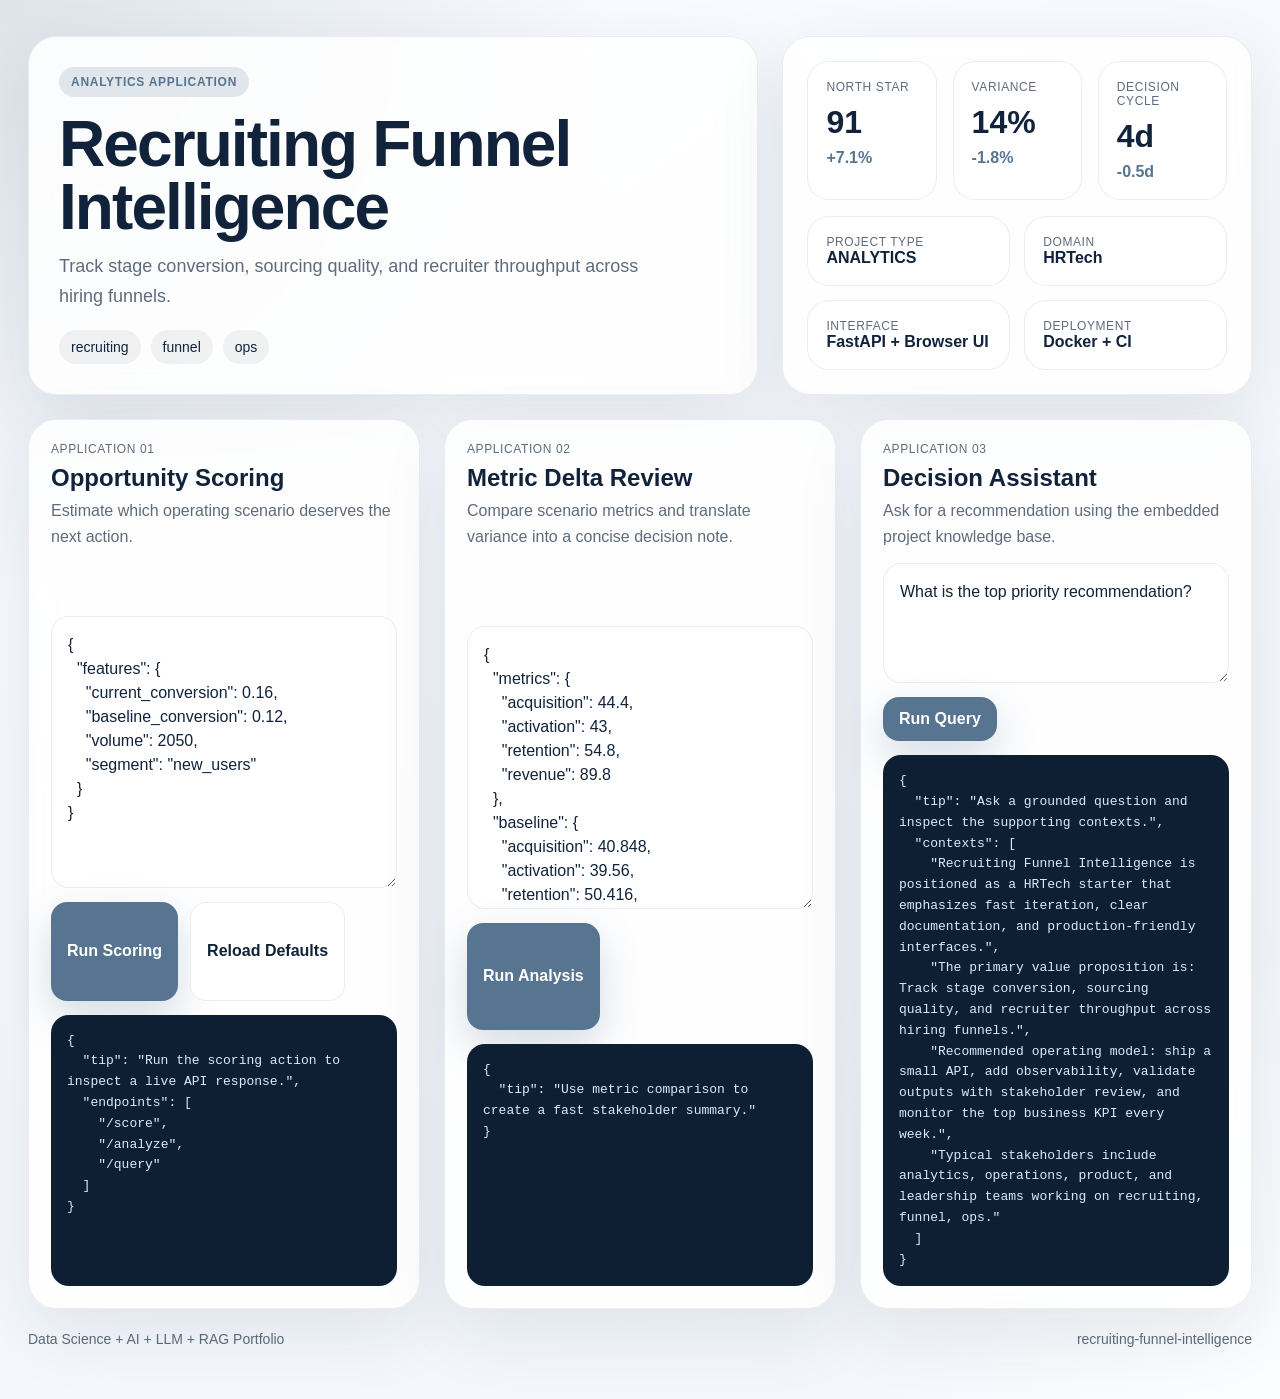
==== src/app/web/index.html @ 6ae844db "Publish production-ready portfolio project" ====
<!doctype html>
        <html lang="en">
        <head>
          <meta charset="utf-8">
          <meta name="viewport" content="width=device-width, initial-scale=1">
          <title>Recruiting Funnel Intelligence</title>
          <link rel="stylesheet" href="./styles.css">
          <style>:root { --accent: #577590; }</style>
        </head>
        <body>
          <div class="page">
            <section class="hero">
              <div class="panel hero-copy">
                <span class="eyebrow">Analytics Application</span>
                <h1 id="project-title">Recruiting Funnel Intelligence</h1>
                <p id="project-summary" class="lead">Track stage conversion, sourcing quality, and recruiter throughput across hiring funnels.</p>
                <ul id="project-tags" class="tag-list">
                  <li>recruiting</li><li>funnel</li><li>ops</li>
                </ul>
              </div>
              <div class="panel hero-side">
                <div class="metric-grid">
                  <article class='card'><span>North Star</span><strong>91</strong><em>+7.1%</em></article>
<article class='card'><span>Variance</span><strong>14%</strong><em>-1.8%</em></article>
<article class='card'><span>Decision Cycle</span><strong>4d</strong><em>-0.5d</em></article>
                </div>
                <div class="mini-grid">
                  <article class='mini-card'><span>Project Type</span><strong>ANALYTICS</strong></article><article class='mini-card'><span>Domain</span><strong>HRTech</strong></article><article class='mini-card'><span>Interface</span><strong>FastAPI + Browser UI</strong></article><article class='mini-card'><span>Deployment</span><strong>Docker + CI</strong></article>
                </div>
              </div>
            </section>
            <section class="app-grid">
              <article class="panel module">
                <div class="module-header">
                  <span>Application 01</span>
                  <h2>Opportunity Scoring</h2>
                  <p>Estimate which operating scenario deserves the next action.</p>
                </div>
                <textarea id="score-input"></textarea>
                <div class="button-row">
                  <button id="run-score">Run Scoring</button>
                  <button id="load-defaults" class="secondary" type="button">Reload Defaults</button>
                </div>
                <pre id="score-output"></pre>
              </article>
              <article class="panel module">
                <div class="module-header">
                  <span>Application 02</span>
                  <h2>Metric Delta Review</h2>
                  <p>Compare scenario metrics and translate variance into a concise decision note.</p>
                </div>
                <textarea id="analyze-input"></textarea>
                <div class="button-row">
                  <button id="run-analyze">Run Analysis</button>
                </div>
                <pre id="analyze-output"></pre>
              </article>
              <article class="panel module">
                <div class="module-header">
                  <span>Application 03</span>
                  <h2>Decision Assistant</h2>
                  <p>Ask for a recommendation using the embedded project knowledge base.</p>
                </div>
                <textarea id="query-input" class="query-input"></textarea>
                <div class="button-row">
                  <button id="run-query">Run Query</button>
                </div>
                <pre id="query-output"></pre>
              </article>
            </section>
            <footer class="footer">
              <span>Data Science + AI + LLM + RAG Portfolio</span>
              <span>recruiting-funnel-intelligence</span>
            </footer>
          </div>
          <script id="bootstrap-data" type="application/json">{"project": {"slug": "recruiting-funnel-intelligence", "title": "Recruiting Funnel Intelligence", "project_type": "analytics", "domain": "HRTech", "summary": "Track stage conversion, sourcing quality, and recruiter throughput across hiring funnels.", "tags": ["recruiting", "funnel", "ops"]}, "sample_features": {"current_conversion": 0.16, "baseline_conversion": 0.12, "volume": 2050, "segment": "new_users"}, "sample_metrics": {"acquisition": 44.4, "activation": 43.0, "retention": 54.8, "revenue": 89.8}, "sample_query": "What is the top priority recommendation?", "knowledge_base": ["Recruiting Funnel Intelligence is positioned as a HRTech starter that emphasizes fast iteration, clear documentation, and production-friendly interfaces.", "The primary value proposition is: Track stage conversion, sourcing quality, and recruiter throughput across hiring funnels.", "Recommended operating model: ship a small API, add observability, validate outputs with stakeholder review, and monitor the top business KPI every week.", "Typical stakeholders include analytics, operations, product, and leadership teams working on recruiting, funnel, ops."], "dashboard_metrics": [{"label": "North Star", "value": "91", "delta": "+7.1%"}, {"label": "Variance", "value": "14%", "delta": "-1.8%"}, {"label": "Decision Cycle", "value": "4d", "delta": "-0.5d"}]}</script>
          <script src="./app.js"></script>
        </body>
        </html>
---- src/app/web/styles.css ----
:root {
  --accent: #3d5a80;
  --accent-soft: rgba(61, 90, 128, 0.14);
  --bg: #f2f6fb;
  --card: rgba(255, 255, 255, 0.86);
  --line: rgba(16, 32, 51, 0.08);
  --ink: #11233a;
  --muted: #5f6b7a;
  --success: #2a9d8f;
}
* { box-sizing: border-box; }
html, body { margin: 0; min-height: 100%; }
body {
  font-family: "Avenir Next", "Segoe UI", sans-serif;
  color: var(--ink);
  background:
    radial-gradient(circle at top left, color-mix(in srgb, var(--accent) 20%, white), transparent 32%),
    radial-gradient(circle at bottom right, rgba(255,255,255,0.82), transparent 24%),
    linear-gradient(145deg, #f8fbff, var(--bg));
}
.page {
  max-width: 1320px;
  margin: 0 auto;
  padding: 36px 28px 52px;
}
.hero {
  display: grid;
  grid-template-columns: 1.4fr 0.9fr;
  gap: 24px;
  margin-bottom: 24px;
}
.panel {
  background: var(--card);
  border: 1px solid var(--line);
  border-radius: 28px;
  box-shadow: 0 24px 70px rgba(17, 35, 58, 0.09);
  backdrop-filter: blur(16px);
}
.hero-copy {
  padding: 30px;
}
.eyebrow {
  display: inline-flex;
  align-items: center;
  gap: 8px;
  padding: 8px 12px;
  background: var(--accent-soft);
  color: var(--accent);
  border-radius: 999px;
  text-transform: uppercase;
  letter-spacing: 0.06em;
  font-size: 12px;
  font-weight: 700;
}
h1 {
  margin: 16px 0 14px;
  font-size: clamp(2.2rem, 5vw, 4rem);
  line-height: 0.98;
  letter-spacing: -0.03em;
}
.lead {
  font-size: 18px;
  line-height: 1.65;
  color: var(--muted);
  max-width: 60ch;
  margin: 0;
}
.tag-list {
  display: flex;
  flex-wrap: wrap;
  gap: 10px;
  list-style: none;
  margin: 18px 0 0;
  padding: 0;
}
.tag-list li {
  padding: 9px 12px;
  border-radius: 999px;
  background: rgba(17, 35, 58, 0.06);
  color: var(--ink);
  font-size: 14px;
}
.hero-side {
  padding: 24px;
  display: grid;
  gap: 16px;
  align-content: space-between;
}
.metric-grid {
  display: grid;
  grid-template-columns: repeat(3, minmax(0, 1fr));
  gap: 16px;
}
.metric-card,
.mini-card,
.card {
  background: white;
  border: 1px solid var(--line);
  border-radius: 22px;
  padding: 18px;
}
.metric-card span,
.card span,
.mini-card span,
.module-header span {
  display: block;
  color: var(--muted);
  text-transform: uppercase;
  letter-spacing: 0.05em;
  font-size: 12px;
}
.metric-card strong,
.card strong {
  display: block;
  font-size: 32px;
  margin-top: 10px;
}
.metric-card em,
.card em {
  display: inline-block;
  margin-top: 8px;
  font-style: normal;
  color: var(--accent);
  font-weight: 700;
}
.mini-grid {
  display: grid;
  grid-template-columns: repeat(2, minmax(0, 1fr));
  gap: 14px;
}
.app-grid {
  display: grid;
  grid-template-columns: repeat(3, minmax(0, 1fr));
  gap: 24px;
}
.module {
  padding: 22px;
  display: grid;
  gap: 14px;
}
.module-header h2 {
  margin: 8px 0 6px;
  font-size: 24px;
}
.module-header p {
  margin: 0;
  color: var(--muted);
  line-height: 1.6;
}
textarea, input, button {
  font: inherit;
}
textarea {
  width: 100%;
  min-height: 220px;
  resize: vertical;
  border: 1px solid var(--line);
  border-radius: 18px;
  padding: 16px;
  background: rgba(255,255,255,0.92);
  color: var(--ink);
  line-height: 1.5;
}
.query-input {
  min-height: 120px;
}
button {
  border: 0;
  border-radius: 16px;
  background: var(--accent);
  color: white;
  padding: 13px 16px;
  font-weight: 700;
  cursor: pointer;
  box-shadow: 0 16px 40px rgba(61, 90, 128, 0.22);
}
button.secondary {
  background: white;
  color: var(--ink);
  border: 1px solid var(--line);
  box-shadow: none;
}
.button-row {
  display: flex;
  gap: 12px;
  flex-wrap: wrap;
}
pre {
  margin: 0;
  white-space: pre-wrap;
  word-break: break-word;
  background: #0e1f34;
  color: #dce8ff;
  border-radius: 18px;
  padding: 16px;
  min-height: 180px;
  font-size: 13px;
  line-height: 1.6;
  overflow: auto;
}
.footer {
  display: flex;
  justify-content: space-between;
  margin-top: 22px;
  color: var(--muted);
  font-size: 14px;
}
@media (max-width: 1080px) {
  .hero, .app-grid { grid-template-columns: 1fr; }
  .metric-grid { grid-template-columns: 1fr; }
}
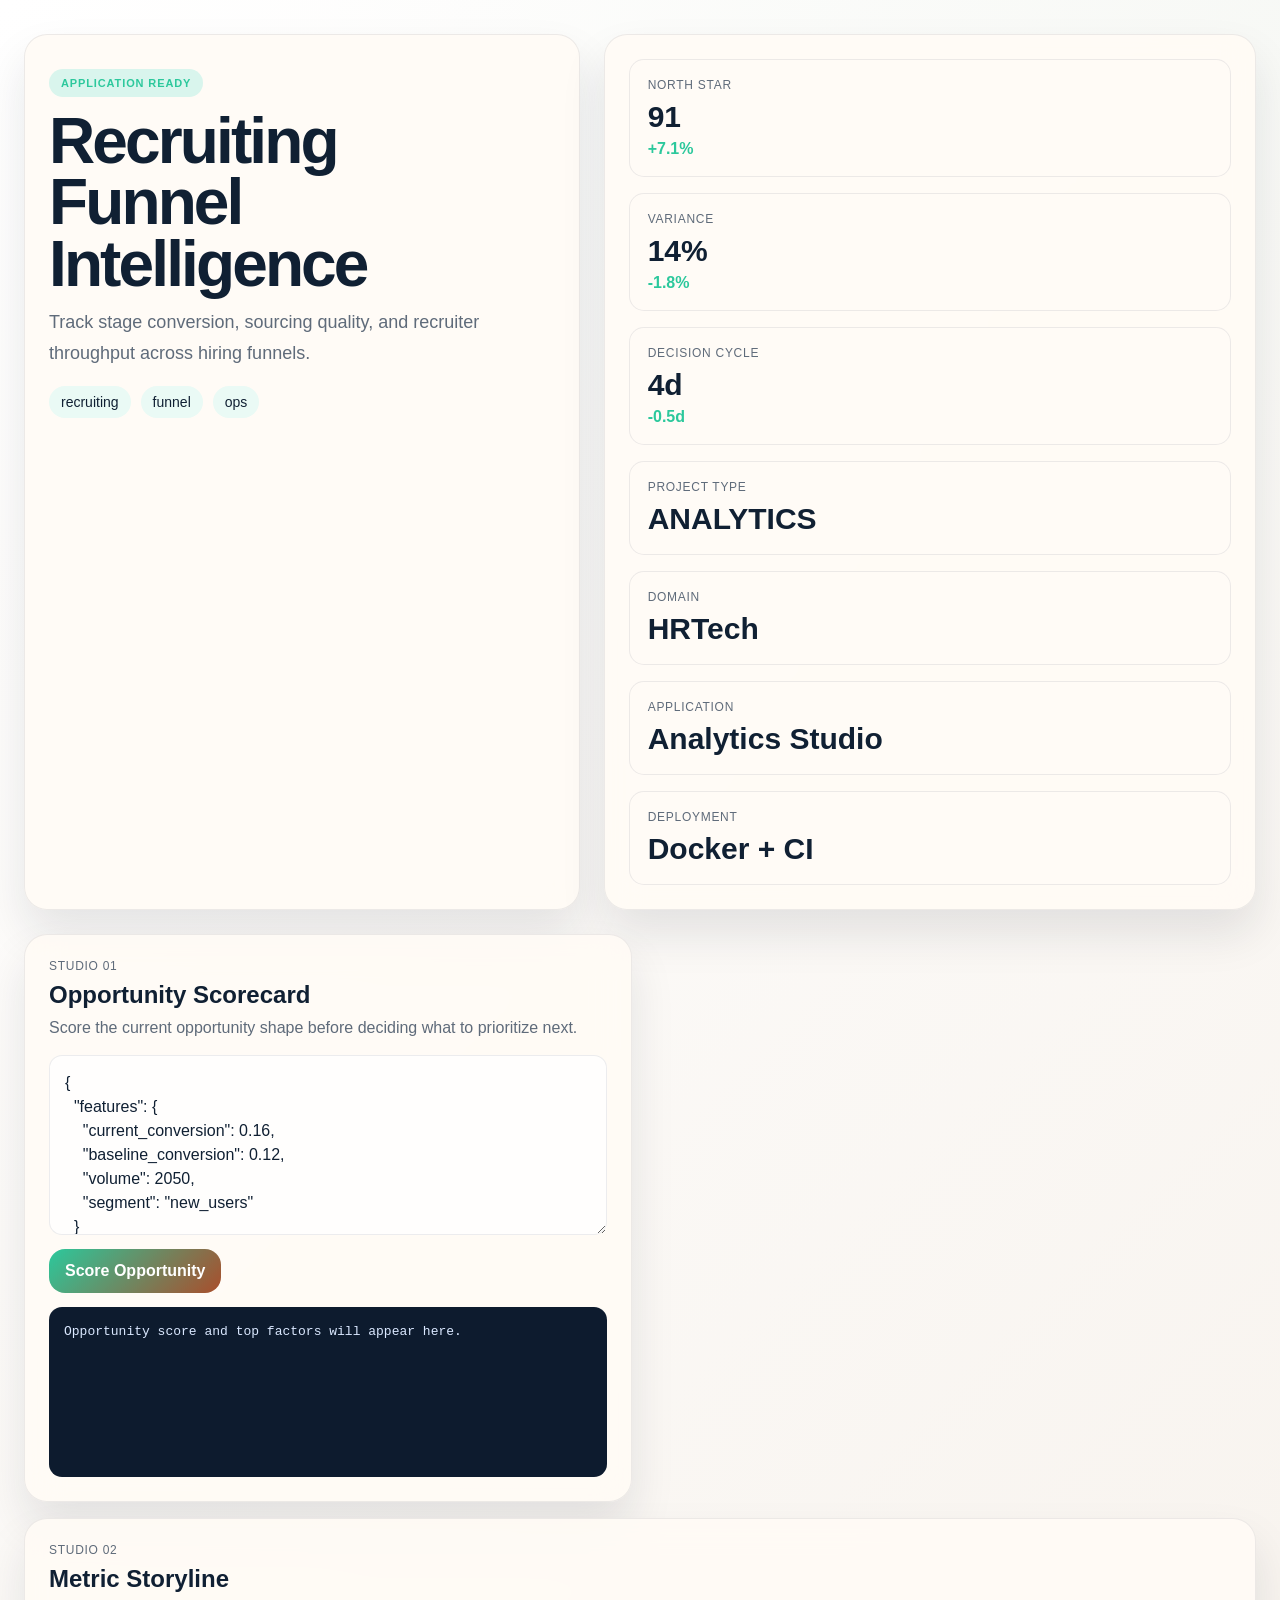
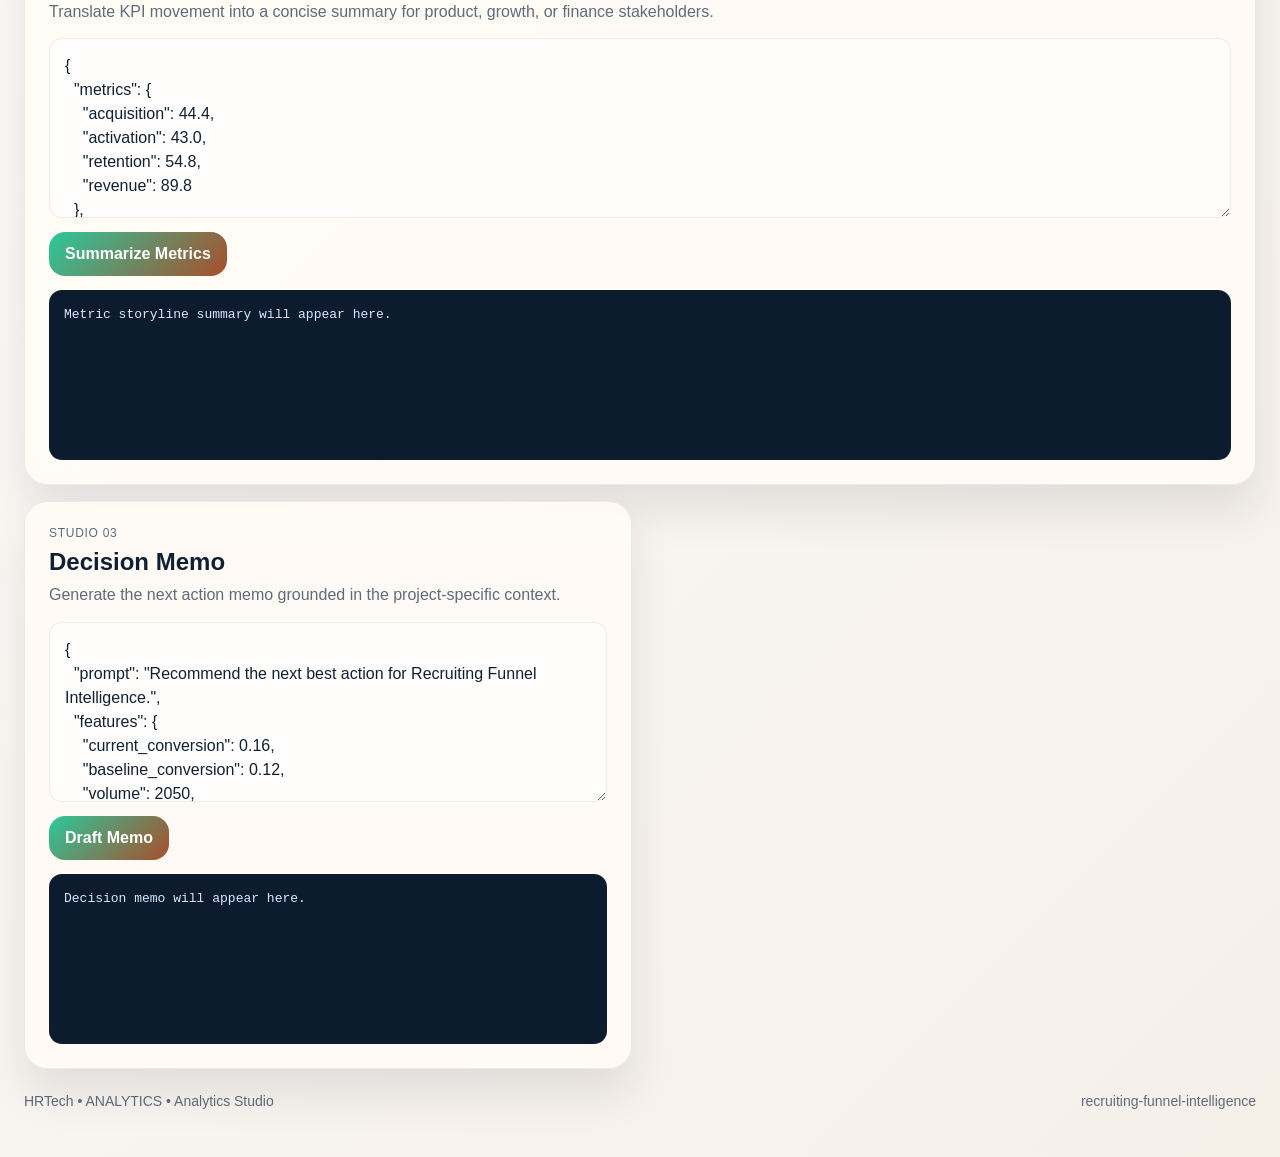
==== commit 38475788: "Publish production-ready portfolio project" ====
--- a/src/app/web/index.html
+++ b/src/app/web/index.html
@@ -6,13 +6,12 @@
           <meta name="viewport" content="width=device-width, initial-scale=1">
           <title>Recruiting Funnel Intelligence</title>
           <link rel="stylesheet" href="./styles.css">
-          <style>:root { --accent: #577590; }</style>
         </head>
-        <body>
-          <div class="page">
+        <body class="surface-sand">
+          <div class="page layout-rail eyebrow-solid headline-compact modules-3 hero-align-left">
             <section class="hero">
               <div class="panel hero-copy">
-                <span class="eyebrow">Analytics Application</span>
+                <span class="eyebrow" data-health>Analytics Studio</span>
                 <h1 id="project-title">Recruiting Funnel Intelligence</h1>
                 <p id="project-summary" class="lead">Track stage conversion, sourcing quality, and recruiter throughput across hiring funnels.</p>
                 <ul id="project-tags" class="tag-list">
@@ -26,55 +25,88 @@
 <article class='card'><span>Decision Cycle</span><strong>4d</strong><em>-0.5d</em></article>
                 </div>
                 <div class="mini-grid">
-                  <article class='mini-card'><span>Project Type</span><strong>ANALYTICS</strong></article><article class='mini-card'><span>Domain</span><strong>HRTech</strong></article><article class='mini-card'><span>Interface</span><strong>FastAPI + Browser UI</strong></article><article class='mini-card'><span>Deployment</span><strong>Docker + CI</strong></article>
+                  <article class='mini-card'><span>Project Type</span><strong>ANALYTICS</strong></article><article class='mini-card'><span>Domain</span><strong>HRTech</strong></article><article class='mini-card'><span>Application</span><strong>Analytics Studio</strong></article><article class='mini-card'><span>Deployment</span><strong>Docker + CI</strong></article>
                 </div>
               </div>
             </section>
             <section class="app-grid">
-              <article class="panel module">
-                <div class="module-header">
-                  <span>Application 01</span>
-                  <h2>Opportunity Scoring</h2>
-                  <p>Estimate which operating scenario deserves the next action.</p>
-                </div>
-                <textarea id="score-input"></textarea>
-                <div class="button-row">
-                  <button id="run-score">Run Scoring</button>
-                  <button id="load-defaults" class="secondary" type="button">Reload Defaults</button>
-                </div>
-                <pre id="score-output"></pre>
-              </article>
-              <article class="panel module">
-                <div class="module-header">
-                  <span>Application 02</span>
-                  <h2>Metric Delta Review</h2>
-                  <p>Compare scenario metrics and translate variance into a concise decision note.</p>
-                </div>
-                <textarea id="analyze-input"></textarea>
-                <div class="button-row">
-                  <button id="run-analyze">Run Analysis</button>
-                </div>
-                <pre id="analyze-output"></pre>
-              </article>
-              <article class="panel module">
-                <div class="module-header">
-                  <span>Application 03</span>
-                  <h2>Decision Assistant</h2>
-                  <p>Ask for a recommendation using the embedded project knowledge base.</p>
-                </div>
-                <textarea id="query-input" class="query-input"></textarea>
-                <div class="button-row">
-                  <button id="run-query">Run Query</button>
-                </div>
-                <pre id="query-output"></pre>
-              </article>
+              <article class="panel module js-module span-normal">
+          <div class="module-header">
+            <span>Studio 01</span>
+            <h2>Opportunity Scorecard</h2>
+            <p>Score the current opportunity shape before deciding what to prioritize next.</p>
+          </div>
+          <textarea class="js-input">{
+  &quot;features&quot;: {
+    &quot;current_conversion&quot;: 0.16,
+    &quot;baseline_conversion&quot;: 0.12,
+    &quot;volume&quot;: 2050,
+    &quot;segment&quot;: &quot;new_users&quot;
+  }
+}</textarea>
+          <div class="button-row">
+            <button class="js-run" data-endpoint="/score" data-input-mode="json">Score Opportunity</button>
+          </div>
+          <pre class="js-output">Opportunity score and top factors will appear here.</pre>
+        </article>
+<article class="panel module js-module span-wide">
+          <div class="module-header">
+            <span>Studio 02</span>
+            <h2>Metric Storyline</h2>
+            <p>Translate KPI movement into a concise summary for product, growth, or finance stakeholders.</p>
+          </div>
+          <textarea class="js-input">{
+  &quot;metrics&quot;: {
+    &quot;acquisition&quot;: 44.4,
+    &quot;activation&quot;: 43.0,
+    &quot;retention&quot;: 54.8,
+    &quot;revenue&quot;: 89.8
+  },
+  &quot;baseline&quot;: {
+    &quot;acquisition&quot;: 40.85,
+    &quot;activation&quot;: 39.56,
+    &quot;retention&quot;: 50.42,
+    &quot;revenue&quot;: 82.62
+  }
+}</textarea>
+          <div class="button-row">
+            <button class="js-run" data-endpoint="/analyze" data-input-mode="json">Summarize Metrics</button>
+          </div>
+          <pre class="js-output">Metric storyline summary will appear here.</pre>
+        </article>
+<article class="panel module js-module span-normal">
+          <div class="module-header">
+            <span>Studio 03</span>
+            <h2>Decision Memo</h2>
+            <p>Generate the next action memo grounded in the project-specific context.</p>
+          </div>
+          <textarea class="js-input">{
+  &quot;prompt&quot;: &quot;Recommend the next best action for Recruiting Funnel Intelligence.&quot;,
+  &quot;features&quot;: {
+    &quot;current_conversion&quot;: 0.16,
+    &quot;baseline_conversion&quot;: 0.12,
+    &quot;volume&quot;: 2050,
+    &quot;segment&quot;: &quot;new_users&quot;
+  },
+  &quot;metrics&quot;: {
+    &quot;acquisition&quot;: 44.4,
+    &quot;activation&quot;: 43.0,
+    &quot;retention&quot;: 54.8,
+    &quot;revenue&quot;: 89.8
+  }
+}</textarea>
+          <div class="button-row">
+            <button class="js-run" data-endpoint="/recommend" data-input-mode="json">Draft Memo</button>
+          </div>
+          <pre class="js-output">Decision memo will appear here.</pre>
+        </article>
             </section>
             <footer class="footer">
-              <span>Data Science + AI + LLM + RAG Portfolio</span>
+              <span>HRTech • ANALYTICS • Analytics Studio</span>
               <span>recruiting-funnel-intelligence</span>
             </footer>
           </div>
-          <script id="bootstrap-data" type="application/json">{"project": {"slug": "recruiting-funnel-intelligence", "title": "Recruiting Funnel Intelligence", "project_type": "analytics", "domain": "HRTech", "summary": "Track stage conversion, sourcing quality, and recruiter throughput across hiring funnels.", "tags": ["recruiting", "funnel", "ops"]}, "sample_features": {"current_conversion": 0.16, "baseline_conversion": 0.12, "volume": 2050, "segment": "new_users"}, "sample_metrics": {"acquisition": 44.4, "activation": 43.0, "retention": 54.8, "revenue": 89.8}, "sample_query": "What is the top priority recommendation?", "knowledge_base": ["Recruiting Funnel Intelligence is positioned as a HRTech starter that emphasizes fast iteration, clear documentation, and production-friendly interfaces.", "The primary value proposition is: Track stage conversion, sourcing quality, and recruiter throughput across hiring funnels.", "Recommended operating model: ship a small API, add observability, validate outputs with stakeholder review, and monitor the top business KPI every week.", "Typical stakeholders include analytics, operations, product, and leadership teams working on recruiting, funnel, ops."], "dashboard_metrics": [{"label": "North Star", "value": "91", "delta": "+7.1%"}, {"label": "Variance", "value": "14%", "delta": "-1.8%"}, {"label": "Decision Cycle", "value": "4d", "delta": "-0.5d"}]}</script>
+          <script id="bootstrap-data" type="application/json">{"project": {"slug": "recruiting-funnel-intelligence", "title": "Recruiting Funnel Intelligence", "project_type": "analytics", "domain": "HRTech", "summary": "Track stage conversion, sourcing quality, and recruiter throughput across hiring funnels.", "tags": ["recruiting", "funnel", "ops"]}, "app_archetype": "studio", "ui_profile": {"layout": "rail", "surface": "sand", "font_stack": "\"DM Sans\", \"Segoe UI\", sans-serif", "radius": 23, "shadow": 45, "eyebrow_style": "solid", "module_columns": 3, "hero_align": "left", "headline_mode": "compact"}, "app_modules": [{"label": "Studio 01", "title": "Opportunity Scorecard", "description": "Score the current opportunity shape before deciding what to prioritize next.", "endpoint": "/score", "input_mode": "json", "cta": "Score Opportunity", "prefill": "{\n  \"features\": {\n    \"current_conversion\": 0.16,\n    \"baseline_conversion\": 0.12,\n    \"volume\": 2050,\n    \"segment\": \"new_users\"\n  }\n}", "hint": "Opportunity score and top factors will appear here.", "span": "normal"}, {"label": "Studio 02", "title": "Metric Storyline", "description": "Translate KPI movement into a concise summary for product, growth, or finance stakeholders.", "endpoint": "/analyze", "input_mode": "json", "cta": "Summarize Metrics", "prefill": "{\n  \"metrics\": {\n    \"acquisition\": 44.4,\n    \"activation\": 43.0,\n    \"retention\": 54.8,\n    \"revenue\": 89.8\n  },\n  \"baseline\": {\n    \"acquisition\": 40.85,\n    \"activation\": 39.56,\n    \"retention\": 50.42,\n    \"revenue\": 82.62\n  }\n}", "hint": "Metric storyline summary will appear here.", "span": "wide"}, {"label": "Studio 03", "title": "Decision Memo", "description": "Generate the next action memo grounded in the project-specific context.", "endpoint": "/recommend", "input_mode": "json", "cta": "Draft Memo", "prefill": "{\n  \"prompt\": \"Recommend the next best action for Recruiting Funnel Intelligence.\",\n  \"features\": {\n    \"current_conversion\": 0.16,\n    \"baseline_conversion\": 0.12,\n    \"volume\": 2050,\n    \"segment\": \"new_users\"\n  },\n  \"metrics\": {\n    \"acquisition\": 44.4,\n    \"activation\": 43.0,\n    \"retention\": 54.8,\n    \"revenue\": 89.8\n  }\n}", "hint": "Decision memo will appear here.", "span": "normal"}], "sample_features": {"current_conversion": 0.16, "baseline_conversion": 0.12, "volume": 2050, "segment": "new_users"}, "sample_metrics": {"acquisition": 44.4, "activation": 43.0, "retention": 54.8, "revenue": 89.8}, "knowledge_base": ["Recruiting Funnel Intelligence is positioned as a HRTech starter that emphasizes fast iteration, clear documentation, and production-friendly interfaces.", "The primary value proposition is: Track stage conversion, sourcing quality, and recruiter throughput across hiring funnels.", "Recommended operating model: ship a small API, add observability, validate outputs with stakeholder review, and monitor the top business KPI every week.", "Typical stakeholders include analytics, operations, product, and leadership teams working on recruiting, funnel, ops."], "dashboard_metrics": [{"label": "North Star", "value": "91", "delta": "+7.1%"}, {"label": "Variance", "value": "14%", "delta": "-1.8%"}, {"label": "Decision Cycle", "value": "4d", "delta": "-0.5d"}]}</script>
           <script src="./app.js"></script>
         </body>
         </html>
--- a/src/app/web/styles.css
+++ b/src/app/web/styles.css
@@ -1,141 +1,185 @@
 
 :root {
-  --accent: #3d5a80;
-  --accent-soft: rgba(61, 90, 128, 0.14);
-  --bg: #f2f6fb;
+  --accent: #2cc89c;
+  --accent-2: #a94e2c;
+  --accent-soft: color-mix(in srgb, var(--accent) 18%, white);
+  --radius: 23px;
+  --shadow-size: 45px;
+  --font-stack: "DM Sans", "Segoe UI", sans-serif;
+  --bg: #f4f7fb;
   --card: rgba(255, 255, 255, 0.86);
   --line: rgba(16, 32, 51, 0.08);
-  --ink: #11233a;
+  --ink: #102033;
   --muted: #5f6b7a;
-  --success: #2a9d8f;
+  --output-bg: #0d1b2e;
+  --output-ink: #dae8ff;
 }
 * { box-sizing: border-box; }
 html, body { margin: 0; min-height: 100%; }
 body {
-  font-family: "Avenir Next", "Segoe UI", sans-serif;
+  font-family: var(--font-stack);
   color: var(--ink);
-  background:
-    radial-gradient(circle at top left, color-mix(in srgb, var(--accent) 20%, white), transparent 32%),
-    radial-gradient(circle at bottom right, rgba(255,255,255,0.82), transparent 24%),
-    linear-gradient(145deg, #f8fbff, var(--bg));
+  background: linear-gradient(145deg, #f8fbff, var(--bg));
+}
+body.surface-mist {
+  --bg: #eef4fb;
+  background:
+    radial-gradient(circle at top left, color-mix(in srgb, var(--accent) 18%, white), transparent 34%),
+    linear-gradient(145deg, #fbfdff, var(--bg));
+}
+body.surface-aurora {
+  --bg: #edf1ff;
+  background:
+    radial-gradient(circle at 0% 0%, color-mix(in srgb, var(--accent) 22%, white), transparent 38%),
+    radial-gradient(circle at 100% 100%, color-mix(in srgb, var(--accent-2) 20%, white), transparent 28%),
+    linear-gradient(135deg, #f7f8ff, var(--bg));
+}
+body.surface-sand {
+  --bg: #f5efe8;
+  --card: rgba(255, 251, 246, 0.9);
+  background:
+    linear-gradient(135deg, rgba(255,255,255,0.82), rgba(245, 239, 232, 0.98)),
+    radial-gradient(circle at top right, color-mix(in srgb, var(--accent) 16%, white), transparent 32%);
+}
+body.surface-slate {
+  --bg: #ecf0f7;
+  --card: rgba(248, 250, 255, 0.88);
+  background:
+    linear-gradient(160deg, #f7f9fc, var(--bg)),
+    radial-gradient(circle at bottom left, color-mix(in srgb, var(--accent-2) 16%, white), transparent 34%);
+}
+body.surface-paper {
+  --bg: #f8f8f4;
+  --card: rgba(255,255,255,0.93);
+  background:
+    linear-gradient(180deg, #fffefb, var(--bg));
+}
+body.surface-ink {
+  --bg: #0f1726;
+  --card: rgba(15, 23, 38, 0.88);
+  --line: rgba(226, 238, 255, 0.1);
+  --ink: #f5f8ff;
+  --muted: #b4c0cf;
+  --output-bg: rgba(255,255,255,0.06);
+  --output-ink: #f5f8ff;
+  background:
+    radial-gradient(circle at top left, color-mix(in srgb, var(--accent) 28%, transparent), transparent 42%),
+    linear-gradient(145deg, #09111d, var(--bg));
 }
 .page {
-  max-width: 1320px;
+  max-width: 1360px;
   margin: 0 auto;
-  padding: 36px 28px 52px;
-}
-.hero {
-  display: grid;
-  grid-template-columns: 1.4fr 0.9fr;
+  padding: 34px 24px 48px;
+  display: grid;
   gap: 24px;
-  margin-bottom: 24px;
 }
 .panel {
   background: var(--card);
   border: 1px solid var(--line);
-  border-radius: 28px;
-  box-shadow: 0 24px 70px rgba(17, 35, 58, 0.09);
-  backdrop-filter: blur(16px);
-}
-.hero-copy {
-  padding: 30px;
+  border-radius: var(--radius);
+  box-shadow: 0 24px var(--shadow-size) rgba(16, 32, 51, 0.1);
+  backdrop-filter: blur(18px);
+}
+.hero {
+  display: grid;
+  gap: 24px;
+}
+.hero-copy,
+.hero-side,
+.module {
+  padding: 24px;
 }
 .eyebrow {
   display: inline-flex;
   align-items: center;
   gap: 8px;
   padding: 8px 12px;
+  border-radius: 999px;
   background: var(--accent-soft);
   color: var(--accent);
-  border-radius: 999px;
   text-transform: uppercase;
-  letter-spacing: 0.06em;
-  font-size: 12px;
-  font-weight: 700;
+  letter-spacing: 0.08em;
+  font-size: 11px;
+  font-weight: 800;
+}
+.page.eyebrow-outline .eyebrow {
+  background: transparent;
+  border: 1px solid color-mix(in srgb, var(--accent) 40%, white);
+}
+.page.eyebrow-soft .eyebrow {
+  background: color-mix(in srgb, var(--accent) 12%, white);
+  color: color-mix(in srgb, var(--accent) 82%, black);
 }
 h1 {
-  margin: 16px 0 14px;
-  font-size: clamp(2.2rem, 5vw, 4rem);
-  line-height: 0.98;
-  letter-spacing: -0.03em;
-}
+  margin: 14px 0 12px;
+  font-size: clamp(2.2rem, 5vw, 4.4rem);
+  line-height: 0.96;
+  letter-spacing: -0.045em;
+}
+.page.headline-compact h1 { max-width: 10ch; }
+.page.headline-tall h1 { line-height: 1.03; font-size: clamp(2.4rem, 5vw, 4.8rem); }
 .lead {
+  margin: 0;
   font-size: 18px;
-  line-height: 1.65;
+  line-height: 1.68;
   color: var(--muted);
-  max-width: 60ch;
-  margin: 0;
+  max-width: 62ch;
 }
 .tag-list {
+  list-style: none;
   display: flex;
   flex-wrap: wrap;
   gap: 10px;
-  list-style: none;
   margin: 18px 0 0;
   padding: 0;
 }
 .tag-list li {
-  padding: 9px 12px;
+  padding: 8px 12px;
   border-radius: 999px;
-  background: rgba(17, 35, 58, 0.06);
+  background: color-mix(in srgb, var(--accent) 10%, white);
   color: var(--ink);
   font-size: 14px;
 }
 .hero-side {
-  padding: 24px;
   display: grid;
   gap: 16px;
-  align-content: space-between;
-}
-.metric-grid {
-  display: grid;
-  grid-template-columns: repeat(3, minmax(0, 1fr));
+}
+.metric-grid,
+.mini-grid,
+.app-grid {
+  display: grid;
   gap: 16px;
 }
-.metric-card,
-.mini-card,
-.card {
-  background: white;
+.card,
+.mini-card {
+  background: color-mix(in srgb, var(--card) 92%, white);
   border: 1px solid var(--line);
-  border-radius: 22px;
+  border-radius: calc(var(--radius) - 8px);
   padding: 18px;
 }
-.metric-card span,
 .card span,
 .mini-card span,
 .module-header span {
   display: block;
   color: var(--muted);
   text-transform: uppercase;
-  letter-spacing: 0.05em;
+  letter-spacing: 0.06em;
   font-size: 12px;
 }
-.metric-card strong,
-.card strong {
+.card strong,
+.mini-card strong {
   display: block;
-  font-size: 32px;
-  margin-top: 10px;
-}
-.metric-card em,
+  margin-top: 8px;
+  font-size: 30px;
+}
 .card em {
   display: inline-block;
-  margin-top: 8px;
+  margin-top: 6px;
   font-style: normal;
   color: var(--accent);
   font-weight: 700;
 }
-.mini-grid {
-  display: grid;
-  grid-template-columns: repeat(2, minmax(0, 1fr));
-  gap: 14px;
-}
-.app-grid {
-  display: grid;
-  grid-template-columns: repeat(3, minmax(0, 1fr));
-  gap: 24px;
-}
 .module {
-  padding: 22px;
   display: grid;
   gap: 14px;
 }
@@ -148,65 +192,157 @@
   color: var(--muted);
   line-height: 1.6;
 }
-textarea, input, button {
+textarea,
+button {
   font: inherit;
 }
 textarea {
   width: 100%;
-  min-height: 220px;
+  min-height: 180px;
   resize: vertical;
   border: 1px solid var(--line);
-  border-radius: 18px;
-  padding: 16px;
-  background: rgba(255,255,255,0.92);
+  border-radius: calc(var(--radius) - 10px);
+  padding: 15px;
+  background: rgba(255,255,255,0.82);
   color: var(--ink);
   line-height: 1.5;
 }
-.query-input {
-  min-height: 120px;
+body.surface-ink textarea {
+  background: rgba(255,255,255,0.05);
+}
+.module-input-text {
+  min-height: 110px;
+}
+.button-row {
+  display: flex;
+  flex-wrap: wrap;
+  gap: 10px;
 }
 button {
   border: 0;
   border-radius: 16px;
-  background: var(--accent);
+  background: linear-gradient(135deg, var(--accent), var(--accent-2));
   color: white;
   padding: 13px 16px;
   font-weight: 700;
   cursor: pointer;
-  box-shadow: 0 16px 40px rgba(61, 90, 128, 0.22);
-}
-button.secondary {
-  background: white;
-  color: var(--ink);
-  border: 1px solid var(--line);
-  box-shadow: none;
-}
-.button-row {
-  display: flex;
-  gap: 12px;
-  flex-wrap: wrap;
 }
 pre {
   margin: 0;
   white-space: pre-wrap;
   word-break: break-word;
-  background: #0e1f34;
-  color: #dce8ff;
-  border-radius: 18px;
-  padding: 16px;
-  min-height: 180px;
+  background: var(--output-bg);
+  color: var(--output-ink);
+  border-radius: calc(var(--radius) - 10px);
+  padding: 15px;
+  min-height: 170px;
+  line-height: 1.58;
   font-size: 13px;
-  line-height: 1.6;
   overflow: auto;
 }
 .footer {
   display: flex;
   justify-content: space-between;
-  margin-top: 22px;
   color: var(--muted);
   font-size: 14px;
 }
-@media (max-width: 1080px) {
-  .hero, .app-grid { grid-template-columns: 1fr; }
-  .metric-grid { grid-template-columns: 1fr; }
-}
+.page.layout-horizon .hero {
+  grid-template-columns: 1.45fr 1fr;
+  align-items: stretch;
+}
+.page.layout-horizon.modules-2 .app-grid,
+.page.layout-horizon.modules-3 .app-grid {
+  grid-template-columns: repeat(3, minmax(0, 1fr));
+}
+.page.layout-rail .hero {
+  grid-template-columns: 0.92fr 1.08fr;
+}
+.page.layout-rail .hero-copy {
+  padding-top: 34px;
+}
+.page.layout-rail .app-grid {
+  grid-template-columns: repeat(2, minmax(0, 1fr));
+}
+.page.layout-folio .hero {
+  grid-template-columns: 1fr;
+}
+.page.layout-folio .hero-copy {
+  text-align: center;
+}
+.page.layout-folio .lead {
+  margin-inline: auto;
+}
+.page.layout-folio .tag-list {
+  justify-content: center;
+}
+.page.layout-folio .metric-grid {
+  grid-template-columns: repeat(3, minmax(0, 1fr));
+}
+.page.layout-folio .mini-grid {
+  grid-template-columns: repeat(4, minmax(0, 1fr));
+}
+.page.layout-folio .app-grid {
+  grid-template-columns: repeat(2, minmax(0, 1fr));
+}
+.page.layout-board .hero {
+  grid-template-columns: 1fr;
+}
+.page.layout-board .hero-side {
+  grid-template-columns: 1.2fr 0.8fr;
+  align-items: start;
+}
+.page.layout-board .metric-grid {
+  grid-template-columns: repeat(3, minmax(0, 1fr));
+}
+.page.layout-board .app-grid {
+  grid-template-columns: repeat(4, minmax(0, 1fr));
+}
+.page.layout-stack .hero {
+  grid-template-columns: 1fr;
+}
+.page.layout-stack .hero-side {
+  grid-template-columns: repeat(2, minmax(0, 1fr));
+}
+.page.layout-stack .app-grid {
+  grid-template-columns: repeat(3, minmax(0, 1fr));
+}
+.page.layout-console .hero {
+  grid-template-columns: 1.1fr 0.9fr;
+}
+.page.layout-console .panel,
+.page.layout-console .card,
+.page.layout-console .mini-card {
+  border-radius: 18px;
+}
+.page.modules-2 .app-grid {
+  grid-template-columns: repeat(2, minmax(0, 1fr));
+}
+.module.span-wide {
+  grid-column: span 2;
+}
+.hero-align-center .hero-copy {
+  text-align: center;
+}
+.hero-align-center .lead,
+.hero-align-center .tag-list {
+  margin-inline: auto;
+  justify-content: center;
+}
+@media (max-width: 1120px) {
+  .page.layout-horizon .hero,
+  .page.layout-rail .hero,
+  .page.layout-console .hero,
+  .page.layout-board .hero-side,
+  .page.layout-folio .mini-grid,
+  .page.layout-stack .hero-side,
+  .page.modules-2 .app-grid,
+  .page.layout-board .app-grid,
+  .page.layout-stack .app-grid,
+  .page.layout-horizon.modules-3 .app-grid,
+  .page.layout-folio .app-grid {
+    grid-template-columns: 1fr;
+  }
+  .module.span-wide {
+    grid-column: auto;
+  }
+}
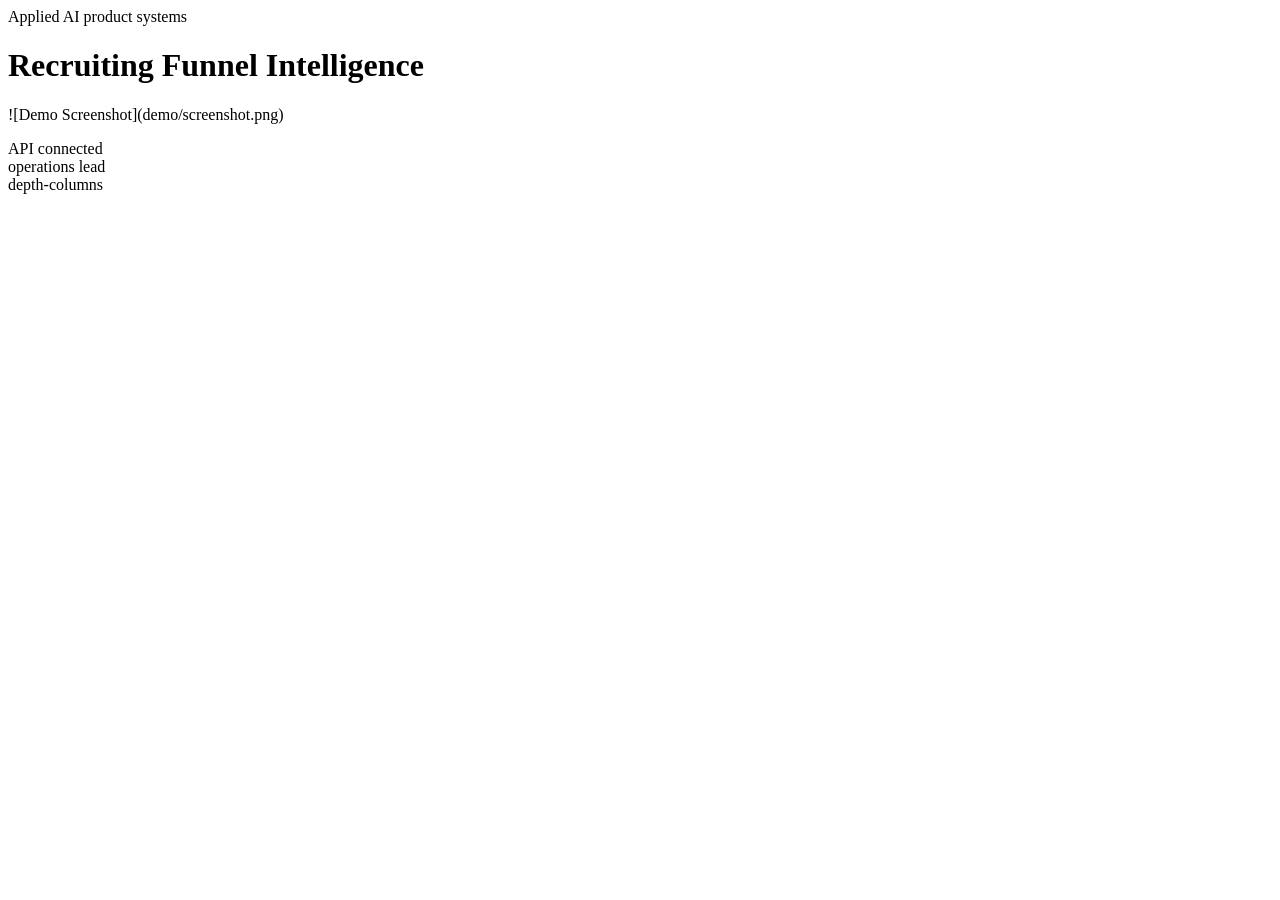
==== commit 9ce6301c: "Upgrade to production-grade app scaffold and 3D landing page" ====
--- a/src/app/web/index.html
+++ b/src/app/web/index.html
@@ -1,112 +1,29 @@
-
-        <!doctype html>
-        <html lang="en">
-        <head>
-          <meta charset="utf-8">
-          <meta name="viewport" content="width=device-width, initial-scale=1">
-          <title>Recruiting Funnel Intelligence</title>
-          <link rel="stylesheet" href="./styles.css">
-        </head>
-        <body class="surface-sand">
-          <div class="page layout-rail eyebrow-solid headline-compact modules-3 hero-align-left">
-            <section class="hero">
-              <div class="panel hero-copy">
-                <span class="eyebrow" data-health>Analytics Studio</span>
-                <h1 id="project-title">Recruiting Funnel Intelligence</h1>
-                <p id="project-summary" class="lead">Track stage conversion, sourcing quality, and recruiter throughput across hiring funnels.</p>
-                <ul id="project-tags" class="tag-list">
-                  <li>recruiting</li><li>funnel</li><li>ops</li>
-                </ul>
-              </div>
-              <div class="panel hero-side">
-                <div class="metric-grid">
-                  <article class='card'><span>North Star</span><strong>91</strong><em>+7.1%</em></article>
-<article class='card'><span>Variance</span><strong>14%</strong><em>-1.8%</em></article>
-<article class='card'><span>Decision Cycle</span><strong>4d</strong><em>-0.5d</em></article>
-                </div>
-                <div class="mini-grid">
-                  <article class='mini-card'><span>Project Type</span><strong>ANALYTICS</strong></article><article class='mini-card'><span>Domain</span><strong>HRTech</strong></article><article class='mini-card'><span>Application</span><strong>Analytics Studio</strong></article><article class='mini-card'><span>Deployment</span><strong>Docker + CI</strong></article>
-                </div>
-              </div>
-            </section>
-            <section class="app-grid">
-              <article class="panel module js-module span-normal">
-          <div class="module-header">
-            <span>Studio 01</span>
-            <h2>Opportunity Scorecard</h2>
-            <p>Score the current opportunity shape before deciding what to prioritize next.</p>
-          </div>
-          <textarea class="js-input">{
-  &quot;features&quot;: {
-    &quot;current_conversion&quot;: 0.16,
-    &quot;baseline_conversion&quot;: 0.12,
-    &quot;volume&quot;: 2050,
-    &quot;segment&quot;: &quot;new_users&quot;
-  }
-}</textarea>
-          <div class="button-row">
-            <button class="js-run" data-endpoint="/score" data-input-mode="json">Score Opportunity</button>
-          </div>
-          <pre class="js-output">Opportunity score and top factors will appear here.</pre>
-        </article>
-<article class="panel module js-module span-wide">
-          <div class="module-header">
-            <span>Studio 02</span>
-            <h2>Metric Storyline</h2>
-            <p>Translate KPI movement into a concise summary for product, growth, or finance stakeholders.</p>
-          </div>
-          <textarea class="js-input">{
-  &quot;metrics&quot;: {
-    &quot;acquisition&quot;: 44.4,
-    &quot;activation&quot;: 43.0,
-    &quot;retention&quot;: 54.8,
-    &quot;revenue&quot;: 89.8
-  },
-  &quot;baseline&quot;: {
-    &quot;acquisition&quot;: 40.85,
-    &quot;activation&quot;: 39.56,
-    &quot;retention&quot;: 50.42,
-    &quot;revenue&quot;: 82.62
-  }
-}</textarea>
-          <div class="button-row">
-            <button class="js-run" data-endpoint="/analyze" data-input-mode="json">Summarize Metrics</button>
-          </div>
-          <pre class="js-output">Metric storyline summary will appear here.</pre>
-        </article>
-<article class="panel module js-module span-normal">
-          <div class="module-header">
-            <span>Studio 03</span>
-            <h2>Decision Memo</h2>
-            <p>Generate the next action memo grounded in the project-specific context.</p>
-          </div>
-          <textarea class="js-input">{
-  &quot;prompt&quot;: &quot;Recommend the next best action for Recruiting Funnel Intelligence.&quot;,
-  &quot;features&quot;: {
-    &quot;current_conversion&quot;: 0.16,
-    &quot;baseline_conversion&quot;: 0.12,
-    &quot;volume&quot;: 2050,
-    &quot;segment&quot;: &quot;new_users&quot;
-  },
-  &quot;metrics&quot;: {
-    &quot;acquisition&quot;: 44.4,
-    &quot;activation&quot;: 43.0,
-    &quot;retention&quot;: 54.8,
-    &quot;revenue&quot;: 89.8
-  }
-}</textarea>
-          <div class="button-row">
-            <button class="js-run" data-endpoint="/recommend" data-input-mode="json">Draft Memo</button>
-          </div>
-          <pre class="js-output">Decision memo will appear here.</pre>
-        </article>
-            </section>
-            <footer class="footer">
-              <span>HRTech • ANALYTICS • Analytics Studio</span>
-              <span>recruiting-funnel-intelligence</span>
-            </footer>
-          </div>
-          <script id="bootstrap-data" type="application/json">{"project": {"slug": "recruiting-funnel-intelligence", "title": "Recruiting Funnel Intelligence", "project_type": "analytics", "domain": "HRTech", "summary": "Track stage conversion, sourcing quality, and recruiter throughput across hiring funnels.", "tags": ["recruiting", "funnel", "ops"]}, "app_archetype": "studio", "ui_profile": {"layout": "rail", "surface": "sand", "font_stack": "\"DM Sans\", \"Segoe UI\", sans-serif", "radius": 23, "shadow": 45, "eyebrow_style": "solid", "module_columns": 3, "hero_align": "left", "headline_mode": "compact"}, "app_modules": [{"label": "Studio 01", "title": "Opportunity Scorecard", "description": "Score the current opportunity shape before deciding what to prioritize next.", "endpoint": "/score", "input_mode": "json", "cta": "Score Opportunity", "prefill": "{\n  \"features\": {\n    \"current_conversion\": 0.16,\n    \"baseline_conversion\": 0.12,\n    \"volume\": 2050,\n    \"segment\": \"new_users\"\n  }\n}", "hint": "Opportunity score and top factors will appear here.", "span": "normal"}, {"label": "Studio 02", "title": "Metric Storyline", "description": "Translate KPI movement into a concise summary for product, growth, or finance stakeholders.", "endpoint": "/analyze", "input_mode": "json", "cta": "Summarize Metrics", "prefill": "{\n  \"metrics\": {\n    \"acquisition\": 44.4,\n    \"activation\": 43.0,\n    \"retention\": 54.8,\n    \"revenue\": 89.8\n  },\n  \"baseline\": {\n    \"acquisition\": 40.85,\n    \"activation\": 39.56,\n    \"retention\": 50.42,\n    \"revenue\": 82.62\n  }\n}", "hint": "Metric storyline summary will appear here.", "span": "wide"}, {"label": "Studio 03", "title": "Decision Memo", "description": "Generate the next action memo grounded in the project-specific context.", "endpoint": "/recommend", "input_mode": "json", "cta": "Draft Memo", "prefill": "{\n  \"prompt\": \"Recommend the next best action for Recruiting Funnel Intelligence.\",\n  \"features\": {\n    \"current_conversion\": 0.16,\n    \"baseline_conversion\": 0.12,\n    \"volume\": 2050,\n    \"segment\": \"new_users\"\n  },\n  \"metrics\": {\n    \"acquisition\": 44.4,\n    \"activation\": 43.0,\n    \"retention\": 54.8,\n    \"revenue\": 89.8\n  }\n}", "hint": "Decision memo will appear here.", "span": "normal"}], "sample_features": {"current_conversion": 0.16, "baseline_conversion": 0.12, "volume": 2050, "segment": "new_users"}, "sample_metrics": {"acquisition": 44.4, "activation": 43.0, "retention": 54.8, "revenue": 89.8}, "knowledge_base": ["Recruiting Funnel Intelligence is positioned as a HRTech starter that emphasizes fast iteration, clear documentation, and production-friendly interfaces.", "The primary value proposition is: Track stage conversion, sourcing quality, and recruiter throughput across hiring funnels.", "Recommended operating model: ship a small API, add observability, validate outputs with stakeholder review, and monitor the top business KPI every week.", "Typical stakeholders include analytics, operations, product, and leadership teams working on recruiting, funnel, ops."], "dashboard_metrics": [{"label": "North Star", "value": "91", "delta": "+7.1%"}, {"label": "Variance", "value": "14%", "delta": "-1.8%"}, {"label": "Decision Cycle", "value": "4d", "delta": "-0.5d"}]}</script>
-          <script src="./app.js"></script>
-        </body>
-        </html>
+<!DOCTYPE html>
+<html lang="en">
+<head>
+  <meta charset="UTF-8" />
+  <meta name="viewport" content="width=device-width, initial-scale=1.0" />
+  <title>Recruiting Funnel Intelligence App</title>
+  <link rel="stylesheet" href="/assets/styles.css" />
+</head>
+<body>
+  <div id="scene" class="app-scene">
+    <header class="shell hero">
+      <div>
+        <span class="eyebrow">Applied AI product systems</span>
+        <h1>Recruiting Funnel Intelligence</h1>
+        <p>![Demo Screenshot](demo/screenshot.png)</p>
+      </div>
+      <aside class="status-card">
+        <div class="pill">API connected</div>
+        <div class="pill">operations lead</div>
+        <div class="pill">depth-columns</div>
+      </aside>
+    </header>
+    <section id="metrics" class="grid metrics"></section>
+    <section id="signals" class="grid signals"></section>
+  </div>
+  <script>window.PROJECT_MANIFEST = {"slug": "recruiting-funnel-intelligence", "title": "Recruiting Funnel Intelligence", "summary": "![Demo Screenshot](demo/screenshot.png)", "domain": "Applied AI product systems", "audience": "operations lead", "promise": "Turn promising technical capability into a production-shaped workflow for real teams.", "hero": ["Production-grade app scaffold with API, CI, tests, Docker, and GitHub Pages landing.", "3D landing surface designed for GitHub Pages and recruiter-friendly storytelling.", "App backend structured for local or container deployment without changing the product narrative."], "kpis": [{"label": "Workflow clarity", "value": "90%", "note": "Operator actions mapped to product stages"}, {"label": "Deployment posture", "value": "API + Docker", "note": "Local and containerized startup paths"}, {"label": "Presentation layer", "value": "3D Pages ready", "note": "Static GitHub landing page included"}], "stages": ["ingest", "validate", "analyze", "decide", "monitor"], "cards": [{"title": "Operator cockpit", "body": "One-screen surface for the operations lead to understand what matters first."}, {"title": "API contract", "body": "Structured endpoints for health, manifest, readiness, and showcase data."}, {"title": "Deployment path", "body": "Repository includes Docker, Compose, CI workflow, and a Pages-ready landing surface."}], "scene": "depth-columns", "theme": {"bg": "#0c0812", "surface": "#171022", "ink": "#f5f0ff", "muted": "#a99bc2", "accent": "#c38fff", "accent2": "#6cf0ff"}, "pages_url": "https://r-behera.github.io/recruiting-funnel-intelligence/", "api_examples": {"health": {"status": "ok", "project": "recruiting-funnel-intelligence"}, "readiness": {"api": "ready", "landing_page": "docs/index.html", "container": "Dockerfile present"}, "signals": [{"name": "Decision coverage", "status": "strong", "detail": "App and landing narrative aligned"}, {"name": "Operator context", "status": "strong", "detail": "Primary user anchored as operations lead"}, {"name": "Delivery path", "status": "ready", "detail": "Pages + containerized app scaffold generated"}]}};</script>
+  <script src="/assets/app.js"></script>
+</body>
+</html>
